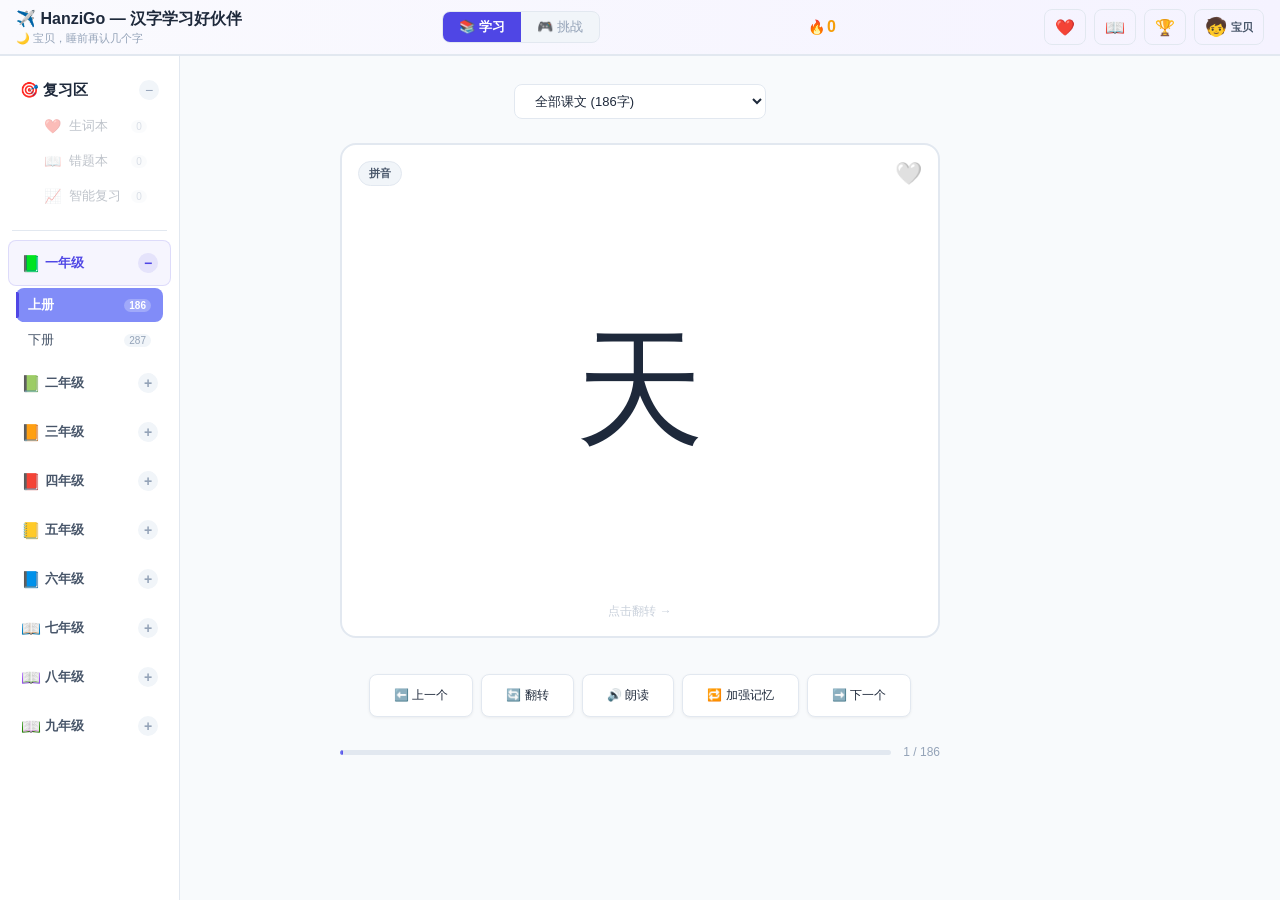
==== index.html @ 3bc353c6 "feat: cascading TTS fallback (Google → Baidu → Web Speech API) - Local server.py detected: use local" ====
<!DOCTYPE html>
<html lang="zh-CN">
<head>
<meta charset="UTF-8">
<meta name="viewport" content="width=device-width, initial-scale=1.0">
<meta http-equiv="Cache-Control" content="no-cache, no-store, must-revalidate">
<meta http-equiv="Pragma" content="no-cache">
<meta http-equiv="Expires" content="0">
<title>HanziGo — 汉字学习好伙伴</title>
<link rel="manifest" href="manifest.json">
<meta name="theme-color" content="#4f46e5">
<meta name="apple-mobile-web-app-capable" content="yes">
<meta name="apple-mobile-web-app-status-bar-style" content="default">
<meta name="apple-mobile-web-app-title" content="HanziGo">
<link rel="apple-touch-icon" href="assets/icon-192.png">
<link rel="stylesheet" href="css/style.css?v=20260730b">
</head>
<body>
<script>
// Register service worker for offline PWA support
if ('serviceWorker' in navigator) {
  navigator.serviceWorker.register('./sw.js').then(reg => {
    // Check for updates periodically
    setInterval(() => reg.update(), 60 * 60 * 1000); // hourly
  }).catch(() => {});
}
</script>

<!-- Header -->
<header>
  <div class="header-left">
    <button class="mobile-grade-picker" id="mobileGradePicker" aria-label="选择年级">
      <span class="mobile-grade-label" id="mobileGradeLabel">📕 一年级上册</span>
      <span class="mobile-grade-arrow">▼</span>
    </button>
    <div class="app-title">✈️ HanziGo — 汉字学习好伙伴</div>
    <div class="app-greeting" id="appGreeting"></div>
  </div>
  <div class="mode-tabs">
    <button class="mode-tab active" data-mode="learn">📚 学习</button>
    <button class="mode-tab" data-mode="challenge">🎮 挑战</button>
  </div>
  <div class="streak-display" id="streakDisplay" title="连续学习天数">🔥 <span id="streakNumber">0</span></div>
  <div class="header-right">
    <button id="btnFavorites" title="生词本" aria-label="生词本">❤️</button>
    <button id="btnErrorBook" title="错题本" aria-label="错题本">📖</button>
    <button id="btnBadges" title="成就墙" aria-label="成就墙">🏆</button>
    <button id="btnProfile" class="profile-btn" title="切换用户" aria-label="切换用户">
      <span class="profile-avatar" id="profileAvatar">👧</span>
      <span class="profile-name" id="profileName"></span>
    </button>
  </div>
</header>

<!-- Layout: sidebar + content -->
<div class="app-layout">
  <!-- Sidebar -->
  <aside class="sidebar" id="sidebar">
    <!-- 复习区 (collapsible, top priority) -->
    <div class="sidebar-review">
      <div class="sidebar-group-header" id="reviewGroupToggle">
        <span class="sidebar-group-header-left">🎯 复习区</span>
        <span class="sidebar-group-arrow" id="reviewArrow">−</span>
      </div>
      <div class="sidebar-group-items" id="reviewGroupItems">
        <div class="sidebar-item sidebar-subitem" data-sem="fav" data-grade="fav">
          <span class="sidebar-item-icon">❤️</span>
          <span class="sidebar-item-label">生词本</span>
          <span class="sidebar-item-count" id="favSideCount">0</span>
        </div>
        <div class="sidebar-item sidebar-subitem" data-sem="err" data-grade="err">
          <span class="sidebar-item-icon">📖</span>
          <span class="sidebar-item-label">错题本</span>
          <span class="sidebar-item-count" id="errSideCount">0</span>
        </div>
        <div class="sidebar-item sidebar-subitem" data-sem="srs" data-grade="srs">
          <span class="sidebar-item-icon">📈</span>
          <span class="sidebar-item-label">智能复习</span>
          <span class="sidebar-item-count" id="srsSideCount">0</span>
        </div>
      </div>
    </div>

    <div class="sidebar-divider"></div>

    <!-- 年级导航 (accordion — one grade expanded at a time) -->
    <div class="sidebar-grades" id="sidebarGrades">
      <div class="sidebar-grade-group" data-grade-group="1">
        <div class="sidebar-grade-header active">
          <span class="sidebar-grade-icon grade-icon-pink">📘</span>
          <span class="sidebar-grade-label">一年级</span>
          <span class="sidebar-grade-arrow">−</span>
        </div>
        <div class="sidebar-grade-children expanded">
          <div class="sidebar-item active" data-sem="1" data-grade="1">
            <span class="sidebar-item-label">上册</span>
            <span class="sidebar-item-count" data-count-for="1-1"></span>
          </div>
          <div class="sidebar-item" data-sem="2" data-grade="1">
            <span class="sidebar-item-label">下册</span>
            <span class="sidebar-item-count" data-count-for="1-2"></span>
          </div>
        </div>
      </div>
      <div class="sidebar-grade-group" data-grade-group="2">
        <div class="sidebar-grade-header">
          <span class="sidebar-grade-icon">📗</span>
          <span class="sidebar-grade-label">二年级</span>
          <span class="sidebar-grade-arrow">+</span>
        </div>
        <div class="sidebar-grade-children">
          <div class="sidebar-item" data-sem="1" data-grade="2">
            <span class="sidebar-item-label">上册</span>
            <span class="sidebar-item-count" data-count-for="2-1"></span>
          </div>
          <div class="sidebar-item" data-sem="2" data-grade="2">
            <span class="sidebar-item-label">下册</span>
            <span class="sidebar-item-count" data-count-for="2-2"></span>
          </div>
        </div>
      </div>
      <div class="sidebar-grade-group" data-grade-group="3">
        <div class="sidebar-grade-header">
          <span class="sidebar-grade-icon">📙</span>
          <span class="sidebar-grade-label">三年级</span>
          <span class="sidebar-grade-arrow">+</span>
        </div>
        <div class="sidebar-grade-children">
          <div class="sidebar-item" data-sem="1" data-grade="3">
            <span class="sidebar-item-label">上册</span>
            <span class="sidebar-item-count" data-count-for="3-1"></span>
          </div>
          <div class="sidebar-item" data-sem="2" data-grade="3">
            <span class="sidebar-item-label">下册</span>
            <span class="sidebar-item-count" data-count-for="3-2"></span>
          </div>
        </div>
      </div>
      <div class="sidebar-grade-group" data-grade-group="4">
        <div class="sidebar-grade-header">
          <span class="sidebar-grade-icon">📕</span>
          <span class="sidebar-grade-label">四年级</span>
          <span class="sidebar-grade-arrow">+</span>
        </div>
        <div class="sidebar-grade-children">
          <div class="sidebar-item" data-sem="1" data-grade="4">
            <span class="sidebar-item-label">上册</span>
            <span class="sidebar-item-count" data-count-for="4-1"></span>
          </div>
          <div class="sidebar-item" data-sem="2" data-grade="4">
            <span class="sidebar-item-label">下册</span>
            <span class="sidebar-item-count" data-count-for="4-2"></span>
          </div>
        </div>
      </div>
      <div class="sidebar-grade-group" data-grade-group="5">
        <div class="sidebar-grade-header">
          <span class="sidebar-grade-icon">📒</span>
          <span class="sidebar-grade-label">五年级</span>
          <span class="sidebar-grade-arrow">+</span>
        </div>
        <div class="sidebar-grade-children">
          <div class="sidebar-item" data-sem="1" data-grade="5">
            <span class="sidebar-item-label">上册</span>
            <span class="sidebar-item-count" data-count-for="5-1"></span>
          </div>
          <div class="sidebar-item" data-sem="2" data-grade="5">
            <span class="sidebar-item-label">下册</span>
            <span class="sidebar-item-count" data-count-for="5-2"></span>
          </div>
        </div>
      </div>
      <div class="sidebar-grade-group" data-grade-group="6">
        <div class="sidebar-grade-header">
          <span class="sidebar-grade-icon">📘</span>
          <span class="sidebar-grade-label">六年级</span>
          <span class="sidebar-grade-arrow">+</span>
        </div>
        <div class="sidebar-grade-children">
          <div class="sidebar-item" data-sem="1" data-grade="6">
            <span class="sidebar-item-label">上册</span>
            <span class="sidebar-item-count" data-count-for="6-1"></span>
          </div>
          <div class="sidebar-item" data-sem="2" data-grade="6">
            <span class="sidebar-item-label">下册</span>
            <span class="sidebar-item-count" data-count-for="6-2"></span>
          </div>
        </div>
      </div>
      <div class="sidebar-grade-group" data-grade-group="7">
        <div class="sidebar-grade-header">
          <span class="sidebar-grade-icon" style="filter:hue-rotate(200deg)">📖</span>
          <span class="sidebar-grade-label">七年级</span>
          <span class="sidebar-grade-arrow">+</span>
        </div>
        <div class="sidebar-grade-children">
          <div class="sidebar-item" data-sem="1" data-grade="7">
            <span class="sidebar-item-label">上册</span>
            <span class="sidebar-item-count" data-count-for="7-1"></span>
          </div>
          <div class="sidebar-item" data-sem="2" data-grade="7">
            <span class="sidebar-item-label">下册</span>
            <span class="sidebar-item-count" data-count-for="7-2"></span>
          </div>
        </div>
      </div>
      <div class="sidebar-grade-group" data-grade-group="8">
        <div class="sidebar-grade-header">
          <span class="sidebar-grade-icon" style="filter:hue-rotate(270deg)">📖</span>
          <span class="sidebar-grade-label">八年级</span>
          <span class="sidebar-grade-arrow">+</span>
        </div>
        <div class="sidebar-grade-children">
          <div class="sidebar-item" data-sem="1" data-grade="8">
            <span class="sidebar-item-label">上册</span>
            <span class="sidebar-item-count" data-count-for="8-1"></span>
          </div>
          <div class="sidebar-item" data-sem="2" data-grade="8">
            <span class="sidebar-item-label">下册</span>
            <span class="sidebar-item-count" data-count-for="8-2"></span>
          </div>
        </div>
      </div>
      <div class="sidebar-grade-group" data-grade-group="9">
        <div class="sidebar-grade-header">
          <span class="sidebar-grade-icon" style="filter:hue-rotate(100deg)">📖</span>
          <span class="sidebar-grade-label">九年级</span>
          <span class="sidebar-grade-arrow">+</span>
        </div>
        <div class="sidebar-grade-children">
          <div class="sidebar-item" data-sem="1" data-grade="9">
            <span class="sidebar-item-label">上册</span>
            <span class="sidebar-item-count" data-count-for="9-1"></span>
          </div>
          <div class="sidebar-item" data-sem="2" data-grade="9">
            <span class="sidebar-item-label">下册</span>
            <span class="sidebar-item-count" data-count-for="9-2"></span>
          </div>
        </div>
      </div>
    </div>
    </div>
    </div>
    </div>

    <!-- 底部固定：成就 -->
    <div class="sidebar-footer">
      <div class="sidebar-divider"></div>
      <div class="sidebar-item" id="sidebarBadges">
        <span class="sidebar-item-icon">🏆</span>
        <span class="sidebar-item-label">成就</span>
      </div>
    </div>
  </aside>

  <!-- Main content -->
  <main>
    <!-- Learning Mode -->
    <div id="learnMode">
      <div class="content-header">
        <label for="lessonFilter" class="hidden">选择课文</label>
        <select id="lessonFilter" aria-label="选择课文">
          <option value="all">全部课文</option>
        </select>
      </div>
      <div class="card-container" id="cardContainer">
        <div class="card" id="flashcard" role="button" aria-label="点击翻转卡片">
          <div class="card-face card-front">
            <button class="pinyin-toggle" id="btnPinyinToggle">拼音</button>
            <button class="fav-btn" id="favBtn">🤍</button>
            <div class="card-char char-display" id="cardChar" role="button" aria-label="点击朗读" title="点击朗读">天</div>
            <div class="card-pinyin-small hidden" id="cardPinyinSmall">tiān</div>
            <div class="card-hint">点击翻转 →</div>
          </div>
          <div class="card-face card-back">
            <div class="card-pinyin-back" id="cardPinyinBack">tiān</div>
            <div class="card-words" id="cardWords">天空 · 今天 · 蓝天</div>
            <div class="card-sentence" id="cardSentence">天在上，地在下。</div>
          </div>
        </div>
      </div>
      <div class="card-controls">
        <button id="btnPrev" aria-label="上一个">⬅️ 上一个</button>
        <button id="btnFlip" aria-label="翻转卡片">🔄 翻转</button>
        <button id="btnSpeak" aria-label="朗读">🔊 朗读</button>
        <button id="btnReinforce" aria-label="加强记忆" class="btn-reinforce">🔁 加强记忆</button>
        <button id="btnNext" aria-label="下一个">➡️ 下一个</button>
      </div>
      <div class="progress-container">
        <div class="progress-track"><div class="progress-fill" id="progressFill" style="width:2%"></div></div>
        <div class="progress-text" id="progressBar">1 / 45</div>
      </div>
    </div>

    <!-- Challenge Mode -->
    <div id="challengeMode" class="hidden">
      <div class="quiz-type-selector" id="quizTypeSelector">
        <button class="quiz-type-btn active" data-qtype="pickPinyin">字→音</button>
        <button class="quiz-type-btn" data-qtype="pickChar">音→字</button>
        <button class="quiz-type-btn" data-qtype="fillBlank">📝 填空</button>
        <button class="quiz-type-btn" data-qtype="mixed">🎲 混合</button>
        <select id="quizTimerSelect" class="quiz-timer-select">
          <option value="0">⏱️ 关</option>
          <option value="5">⏱️ 5秒</option>
          <option value="10">⏱️ 10秒</option>
          <option value="15">⏱️ 15秒</option>
        </select>
      </div>
      <div class="quiz-timer-bar hidden" id="quizTimerBar">
        <div class="quiz-timer-fill" id="quizTimerFill"></div>
      </div>
      <div class="quiz-container" id="quizActive">
        <div class="quiz-dots" id="quizDots"></div>
        <div class="quiz-stats">
          <span>📊 <span id="quizScore">0</span>分</span>
          <span>🔥 <span id="quizStreak">0</span>连对 <span id="streakFire" class="streak-fire hidden">🔥</span></span>
          <span>📝 <span id="quizProgress">1/10</span></span>
        </div>
        <div class="quiz-char char-display" id="quizChar">天</div>
        <div class="quiz-options" id="quizOptions"></div>
      </div>
      <div id="quizEnd" class="end-screen hidden">
        <div class="end-score" id="endScore">8</div>
        <div class="end-detail" id="endDetail">正确率 80%</div>
        <div class="end-msg" id="endMsg">很厉害！继续加油！💪</div>
        <div class="end-actions">
          <button class="btn-play-again" id="btnPlayAgain" onclick="try{ChallengeController.start()}catch(e){document.getElementById('endMsg').textContent='错误:'+e.message}">🔄 再来一轮</button>
          <button class="btn-play-again btn-play-again--secondary" id="btnErrorReview" onclick="try{ChallengeController.start(true)}catch(e){document.getElementById('endMsg').textContent='错误:'+e.message}">📖 错题复习</button>
        </div>
      </div>
    </div>
  </main>
</div>

<!-- Modal -->
<div class="modal-overlay" id="modalOverlay">
  <div class="modal" id="modalBox">
    <button class="modal-close" id="btnModalClose">✕</button>
    <h3 id="modalTitle">生词本</h3>
    <div id="modalContent"></div>
  </div>
</div>

<!-- Mobile Bottom Bar (hidden on desktop) -->
<nav class="mobile-bottom-bar" id="mobileBottomBar">
  <button id="mbtnPrev" aria-label="上一个">◀️</button>
  <button id="mbtnFlip" aria-label="翻转">🔄</button>
  <button id="mbtnSpeak" aria-label="朗读">🔊</button>
  <button id="mbtnFav" aria-label="收藏">❤️</button>
  <button id="mbtnNext" aria-label="下一个">▶️</button>
</nav>

<!-- Mobile Bottom Sheet (grade/lesson picker) -->
<div class="mobile-sheet-overlay hidden" id="mobileSheetOverlay">
  <div class="mobile-sheet" id="mobileSheet">
    <div class="mobile-sheet-handle"></div>
    <h3 class="mobile-sheet-title">选择年级</h3>
    <div class="mobile-sheet-content" id="mobileSheetContent">
      <!-- Populated by JS -->
    </div>
  </div>
</div>

<!-- Scripts -->
<script src="js/constants.js"></script>
<script src="js/state.js"></script>
<script src="js/data.js"></script>
<script src="js/services.js?v=6"></script>
<script src="js/ui.js"></script>
<script src="js/controllers.js?v=9"></script>
<script src="js/mobile.js"></script>
<script>
AppController.init();
MobileUI.init();
// Expose modules for testing (accessed via iframe.contentWindow)
window.State = State;
window.DataService = DataService;
window.Speech = Speech;
window.BadgeService = BadgeService;
window.FavoriteService = FavoriteService;
window.ErrorBookService = ErrorBookService;
window.StatsService = StatsService;
window.SpacedRepService = SpacedRepService;
window.LearnController = LearnController;
window.ChallengeController = ChallengeController;
window.ProfileManager = ProfileManager;
window.AppController = AppController;
window.FilterUI = FilterUI;
window.MobileUI = MobileUI;
</script>
</body>
</html>
---- css/style.css ----
/* ============================================
   Hanzi Buddy — Sidebar Layout Theme
   ============================================
   Hybrid: Quizlet clean + Duolingo warmth
   Layout: Fixed header + sidebar + content
   ============================================ */

/* === 1. Design Tokens === */
:root {
  /* Spacing scale (4px base) */
  --space-1:4px; --space-2:8px; --space-3:12px; --space-4:16px;
  --space-5:24px; --space-6:32px; --space-7:48px;
  /* Aliases for brevity in component styles */
  --s1:var(--space-1);--s2:var(--space-2);--s3:var(--space-3);--s4:var(--space-4);
  --s5:var(--space-5);--s6:var(--space-6);--s7:var(--space-7);
  --primary:#4f46e5;--primary-light:#818cf8;--primary-dark:#3730a3;
  --success:#10b981;--success-glow:rgba(16,185,129,.3);
  --error:#ef4444;--error-glow:rgba(239,68,68,.3);
  --warning:#f59e0b;
  --bg:#f8fafc;--card:#fff;--text:#1e293b;--text-secondary:#475569;--text-muted:#94a3b8;
  --border:#e2e8f0;--border-light:#f1f5f9;
  --shadow-sm:0 1px 3px rgba(0,0,0,.06);--shadow-md:0 4px 12px rgba(0,0,0,.08);
  --shadow-lg:0 12px 36px rgba(0,0,0,.12);
  --radius-sm:8px;--radius-md:12px;--radius-lg:16px;--radius-full:9999px;
  --ease-out:cubic-bezier(.16,1,.3,1);--ease-bounce:cubic-bezier(.34,1.56,.64,1);
  --duration-fast:150ms;--duration-normal:300ms;
  --font-sans:-apple-system,'PingFang SC','Microsoft YaHei',sans-serif;
  --font-char:KaiTi,STKaiti,'楷体',serif;
  --sidebar-width:180px;--header-height:56px;
}
*{margin:0;padding:0;box-sizing:border-box}
body{font-family:var(--font-sans);background:var(--bg);color:var(--text);min-height:100vh;overflow-x:hidden}
.char-display{font-family:var(--font-char)}
.hidden{display:none!important}

/* Focus-visible for keyboard accessibility */
:focus-visible{outline:2px solid var(--primary);outline-offset:2px;border-radius:var(--radius-sm)}

/* === 2. Header === */
header{
  position:fixed;top:0;left:0;right:0;height:var(--header-height);
  background:linear-gradient(to right, #fafafe, #f5f3ff);
  border-bottom:2px solid var(--border);
  display:flex;align-items:center;justify-content:space-between;
  padding:0 var(--s4);z-index:100;
}
.app-title{font-size:16px;font-weight:700;color:var(--text);white-space:nowrap;overflow:hidden;text-overflow:ellipsis}
.header-left{display:flex;flex-direction:column;gap:1px;min-width:0;flex-shrink:1;overflow:hidden}
.app-greeting{font-size:11px;color:var(--text-muted);font-weight:400}
.mode-tabs{display:flex;background:var(--border-light);border-radius:var(--radius-sm);overflow:hidden;border:1px solid var(--border);position:relative;z-index:5}
.mode-tab{padding:6px 16px;border:none;background:transparent;color:var(--text-muted);cursor:pointer;font-size:13px;font-weight:500;transition:all var(--duration-fast) ease}
.mode-tab:hover{background:var(--border);color:var(--text)}
.mode-tab.active{background:var(--primary);color:#fff;font-weight:600}
.mode-tab.active:hover{background:var(--primary-dark)}
.profile-btn{background:none;border:1px solid var(--border);border-radius:var(--radius-full);padding:4px 10px;font-size:14px;cursor:pointer;display:flex;align-items:center;gap:4px;height:32px}
.streak-display{display:flex;align-items:center;gap:2px;font-size:14px;font-weight:700;color:var(--warning);padding:0 var(--s2);flex-shrink:0}
#streakNumber{font-size:16px}
.profile-avatar{font-size:18px}
.profile-name{font-size:11px;font-weight:600;color:var(--text-secondary);max-width:48px;overflow:hidden;text-overflow:ellipsis;white-space:nowrap}
.header-right{display:flex;gap:var(--s2);align-items:center}
.header-right button{background:none;border:1px solid var(--border);border-radius:var(--radius-sm);padding:6px 10px;font-size:16px;cursor:pointer;transition:all var(--duration-fast) ease;min-width:36px;min-height:36px;display:flex;align-items:center;justify-content:center}
.header-right button:hover{background:var(--border-light);transform:translateY(-1px)}
.header-right button:active{transform:scale(.95)}

/* === 3. Layout === */
.app-layout{
  display:flex;position:fixed;
  top:var(--header-height);left:0;right:0;bottom:0;
  overflow:hidden;
}

/* === 4. Sidebar === */
.sidebar{
  width:var(--sidebar-width);background:#fff;border-right:1px solid var(--border);
  display:flex;flex-direction:column;overflow-y:auto;padding:var(--s2) 0;
  scrollbar-width:thin;scrollbar-color:var(--border) transparent;
}
.sidebar::-webkit-scrollbar{width:3px}
.sidebar::-webkit-scrollbar-track{background:transparent}
.sidebar::-webkit-scrollbar-thumb{background:var(--border);border-radius:var(--radius-full)}

/* Review group (collapsible) */
.sidebar-review{padding:var(--s2) var(--s3)}
.sidebar-group-header{
  display:flex;align-items:center;gap:var(--s2);
  padding:var(--s2) var(--s2);border-radius:var(--radius-sm);
  cursor:pointer;user-select:none;transition:background var(--duration-fast) ease;
}
.sidebar-group-header:hover{background:var(--border-light)}
.sidebar-group-header-left{font-size:15px;font-weight:600;color:var(--text)}
.sidebar-group-badge{
  background:var(--primary);color:#fff;font-size:10px;font-weight:700;
  padding:1px 6px;border-radius:var(--radius-full);min-width:18px;text-align:center;
}
.sidebar-group-badge:empty,.sidebar-group-badge[data-count="0"]{display:none}
.sidebar-group-arrow{
  font-size:14px;color:var(--text-muted);margin-left:auto;
  width:20px;height:20px;
  display:flex;align-items:center;justify-content:center;
  border-radius:50%;background:var(--border-light);
  transition:all var(--duration-fast) ease;
}
.sidebar-group-header:hover .sidebar-group-arrow{background:var(--border);color:var(--text)}
.sidebar-group-header.collapsed .sidebar-group-arrow{}
.sidebar-group-items{overflow:hidden;transition:max-height var(--duration-normal) var(--ease-out);max-height:200px}
.sidebar-group-items.collapsed{max-height:0}

/* Sidebar items */
.sidebar-item{
  display:flex;align-items:center;gap:var(--s2);
  padding:var(--s2) var(--s3);margin:1px var(--s2);
  border-radius:var(--radius-sm);
  font-size:13px;font-weight:500;color:var(--text-secondary);
  cursor:pointer;transition:all var(--duration-fast) ease;
  white-space:nowrap;user-select:none;position:relative;
}
.sidebar-item:hover{background:var(--border-light);color:var(--text)}
.sidebar-item:active{transform:scale(.97)}
.sidebar-item.active{background:var(--primary-light);color:#fff;font-weight:600}
.sidebar-item.active::before{
  content:'';position:absolute;left:0;top:4px;bottom:4px;width:3px;
  background:var(--primary);border-radius:0 2px 2px 0;
}
.sidebar-item.disabled{opacity:.35;cursor:not-allowed;pointer-events:none}
.sidebar-subitem{padding-left:var(--s5)}
.sidebar-item-icon{font-size:14px;flex-shrink:0}
.sidebar-item-label{flex:1;overflow:hidden;text-overflow:ellipsis}
.sidebar-item-count{
  font-size:10px;color:var(--text-muted);background:var(--border-light);
  padding:1px 5px;border-radius:var(--radius-full);min-width:16px;text-align:center;
}
.sidebar-item.active .sidebar-item-count{background:rgba(255,255,255,.25);color:#fff}

/* Grade groups (accordion) */
.sidebar-grades{flex:1;overflow-y:auto;padding:0 var(--s2)}
.sidebar-grade-group{margin-bottom:2px}
.sidebar-grade-header{
  display:flex;align-items:center;
  padding:var(--s3) var(--s3);margin:1px 0;
  border-radius:var(--radius-sm);
  font-size:13px;font-weight:600;color:var(--text-secondary);
  cursor:pointer;user-select:none;transition:all var(--duration-fast) ease;
  border:1px solid transparent;
}
.sidebar-grade-header:hover{background:var(--border-light);color:var(--text);border-color:var(--border)}
.sidebar-grade-header.active{color:var(--primary);background:rgba(79,70,229,.05);border-color:rgba(79,70,229,.15)}
.sidebar-grade-icon{font-size:16px;margin-right:var(--s1);flex-shrink:0}
.grade-icon-pink{filter:hue-rotate(300deg) saturate(1.8) brightness(1.1)}
.sidebar-grade-label{flex:1}
.sidebar-grade-arrow{
  font-size:14px;color:var(--text-muted);
  transition:transform var(--duration-fast) ease;
  width:20px;height:20px;
  display:flex;align-items:center;justify-content:center;
  border-radius:50%;background:var(--border-light);
}
.sidebar-grade-header:hover .sidebar-grade-arrow{background:var(--border);color:var(--text)}
.sidebar-grade-header.active .sidebar-grade-arrow{background:rgba(79,70,229,.1);color:var(--primary)}
.sidebar-grade-children{
  overflow:hidden;max-height:0;
  transition:max-height var(--duration-normal) var(--ease-out);
}
.sidebar-grade-children.expanded{max-height:120px}

/* Divider */
.sidebar-divider{height:1px;background:var(--border);margin:var(--s2) var(--s3)}

/* Footer (fixed at bottom) */
.sidebar-footer{margin-top:auto;padding:var(--s1) 0}
.sidebar-footer .sidebar-item{color:var(--text-muted)}
.sidebar-footer .sidebar-item:hover{color:var(--primary)}

/* === 5. Main Content === */
main{
  flex:1;min-width:0;overflow-y:auto;overflow-x:hidden;padding:var(--s4);
  display:flex;flex-direction:column;align-items:center;justify-content:flex-start;
}
#learnMode,#challengeMode{
  display:flex;flex-direction:column;align-items:center;width:100%;
  max-width:600px;flex:1;
}
.content-header{margin-bottom:var(--s3);width:100%;text-align:center;position:relative;z-index:1}
.content-header select{
  padding:var(--s2) var(--s4);border-radius:var(--radius-sm);
  border:1px solid var(--border);font-size:13px;font-weight:500;
  color:var(--text);background:#fff;cursor:pointer;min-width:200px;
  position:relative;z-index:2;
}
.content-header select:focus{outline:none;border-color:var(--primary)}

/* === 6. Flash Card (Quizlet style) === */
.card-container{perspective:1200px;margin:var(--s3) 0;width:100%;position:relative;z-index:0}
.card{
  position:relative;width:100%;height:55vh;max-height:500px;min-height:280px;
  transition:transform .2s ease;
  -webkit-transform-style:preserve-3d;transform-style:preserve-3d;cursor:pointer;
}
.card.flipped{transform:rotateY(180deg)}
.card.flipped .card-front{visibility:hidden}
.card-face{
  position:absolute;inset:0;
  -webkit-backface-visibility:hidden;backface-visibility:hidden;
  border-radius:var(--radius-lg);background:#fff;
  border:2px solid var(--border);
  display:flex;flex-direction:column;align-items:center;justify-content:center;
  padding:var(--s6);overflow:hidden;
  transition:border-color var(--duration-fast) ease, box-shadow var(--duration-fast) ease;
}
.card-face:hover{border-color:#cbd5e1;box-shadow:0 4px 20px rgba(0,0,0,.06)}
.card-front{z-index:1}
.card-back{transform:rotateY(180deg);z-index:2}
.card-char{font-size:clamp(80px, 12vw, 128px);line-height:1.1;color:var(--text);position:relative;z-index:1}
.card-pinyin-small{font-size:16px;color:var(--primary);margin-top:var(--s2);font-weight:600;z-index:1}
.card-pinyin-back{font-size:36px;color:var(--primary);font-weight:800;margin-bottom:var(--s5)}
.card-words{font-size:20px;color:var(--text-secondary);margin-bottom:var(--s5);font-weight:600}
.card-sentence{font-size:17px;color:var(--primary-dark);text-align:center;line-height:1.7;max-width:380px;font-weight:500}
.fav-btn{position:absolute;top:var(--s4);right:var(--s4);font-size:22px;background:none;border:none;cursor:pointer;z-index:2;transition:transform var(--duration-fast) var(--ease-bounce)}
.fav-btn:active{transform:scale(1.3)}
.pinyin-toggle{position:absolute;top:var(--s4);left:var(--s4);font-size:11px;background:var(--border-light);color:var(--text-secondary);border:1px solid var(--border);padding:4px 10px;border-radius:var(--radius-full);cursor:pointer;z-index:2;font-weight:600}
.pinyin-toggle:hover{background:var(--border);color:var(--text)}
.card-hint{position:absolute;bottom:var(--s4);font-size:12px;color:var(--text-muted);opacity:.5;pointer-events:none}

/* === 7. Card Controls === */
.card-controls{
  display:flex;gap:var(--s2);justify-content:center;align-items:center;
  margin:var(--s5) 0 var(--s4);
  width:100%;position:relative;z-index:10;
}
.card-controls button{
  padding:var(--s2) var(--s3);border-radius:var(--radius-sm);border:1px solid var(--border);
  background:#fff;color:var(--text);font-size:12px;cursor:pointer;
  min-height:40px;display:inline-flex;align-items:center;justify-content:center;gap:4px;
  white-space:nowrap;flex-shrink:0;
  box-shadow:var(--shadow-sm);transition:all var(--duration-fast) ease;
}
.card-controls button:hover{box-shadow:var(--shadow-md);transform:translateY(-1px)}
.card-controls button:active{transform:translateY(0) scale(.96)}
.card-controls .btn-shuffle.active{background:var(--primary);color:#fff;border-color:var(--primary)}
.card-controls .btn-reinforce.active{background:var(--primary);color:#fff;border-color:var(--primary)}

/* === 8. Progress === */
.progress-container{display:flex;align-items:center;gap:var(--s3);width:100%;margin-top:var(--s3);flex-shrink:0}
.progress-track{flex:1;height:5px;background:var(--border);border-radius:var(--radius-full);overflow:hidden}
.progress-fill{height:100%;background:linear-gradient(90deg,var(--primary-light),var(--primary));border-radius:var(--radius-full);transition:width var(--duration-normal) var(--ease-out)}
.progress-text{font-size:12px;color:var(--text-muted);font-weight:500;white-space:nowrap}

/* === 9. Quiz === */
.quiz-container{text-align:center;width:100%;position:relative;z-index:5}
.quiz-char{font-size:72px;margin:var(--s4) 0;color:var(--text)}
.quiz-options{display:grid;grid-template-columns:1fr 1fr;gap:var(--s3);margin:var(--s4) 0}
.quiz-option{
  padding:var(--s3) var(--s4);border-radius:var(--radius-sm);border:1px solid var(--border);
  background:#fff;font-size:18px;cursor:pointer;transition:all var(--duration-fast) ease;
  min-height:44px;font-weight:500;box-shadow:var(--shadow-sm);
  display:flex;align-items:center;justify-content:center;
}
.quiz-option:hover{border-color:var(--primary-light);transform:translateY(-1px);box-shadow:var(--shadow-md)}
.quiz-option.correct{background:#dcfce7;border-color:var(--success);color:#166534;box-shadow:0 0 0 2px var(--success-glow);animation:correctPulse .4s var(--ease-bounce)}
.quiz-option-char{font-family:var(--font-char);font-size:28px}
.quiz-option.wrong{background:#fef2f2;border-color:var(--error);color:#991b1b;box-shadow:0 0 0 2px var(--error-glow);animation:shake .4s ease}
.quiz-option.disabled{pointer-events:none;opacity:.8}
@keyframes correctPulse{0%{transform:scale(1)}50%{transform:scale(1.03)}100%{transform:scale(1)}}
@keyframes shake{0%,100%{transform:translateX(0)}20%{transform:translateX(-3px)}40%{transform:translateX(3px)}60%{transform:translateX(-2px)}80%{transform:translateX(2px)}}
.quiz-stats{display:flex;justify-content:space-around;margin:var(--s3) 0;font-size:18px;font-weight:600;color:var(--text-secondary)}
.quiz-stats span{display:flex;align-items:center;gap:4px}
.streak-fire{font-size:20px;animation:fireAnim .5s ease infinite alternate}
@keyframes fireAnim{from{transform:scale(1) rotate(-2deg)}to{transform:scale(1.15) rotate(2deg)}}
.quiz-dots{display:flex;justify-content:center;gap:5px;margin-bottom:var(--s3)}
.quiz-dot{width:8px;height:8px;border-radius:50%;background:var(--border);transition:all var(--duration-fast) ease}
.quiz-dot.current{background:var(--primary);transform:scale(1.3)}
.quiz-dot.correct{background:var(--success)}
.quiz-dot.wrong{background:var(--error)}
.score-bounce{animation:scorePop .3s var(--ease-bounce)}
@keyframes scorePop{0%{transform:scale(1)}50%{transform:scale(1.4)}100%{transform:scale(1)}}

/* === 10. End Screen === */
.end-screen{text-align:center;padding:var(--s6) var(--s5);position:relative;z-index:10}
.end-score{font-size:56px;font-weight:800;background:linear-gradient(135deg,var(--primary),var(--primary-light));-webkit-background-clip:text;-webkit-text-fill-color:transparent;background-clip:text}
.end-msg{font-size:18px;margin:var(--s3) 0;color:var(--text);font-weight:600}
.end-detail{font-size:13px;color:var(--text-muted);margin-bottom:var(--s4)}
.end-actions{display:flex;flex-direction:column;gap:var(--s3);align-items:center;margin-top:var(--s4);position:relative;z-index:11}
.btn-play-again{padding:var(--s3) var(--s6);border-radius:var(--radius-sm);border:none;background:var(--primary);color:#fff;font-size:15px;font-weight:600;cursor:pointer;min-width:180px;transition:all var(--duration-fast) ease}
.btn-play-again:hover{transform:translateY(-1px);box-shadow:var(--shadow-md)}
.btn-play-again:active{transform:scale(.97)}
.btn-play-again--secondary{background:transparent;color:var(--warning);border:2px solid var(--warning)}
.btn-play-again--secondary:hover{background:var(--warning);color:#fff}

/* === 11. Modal === */
.modal-overlay{display:none;position:fixed;inset:0;background:rgba(15,23,42,.6);backdrop-filter:blur(4px);z-index:200;align-items:center;justify-content:center;padding:var(--s4)}
.modal-overlay.show{display:flex}
.modal{background:var(--card);border-radius:var(--radius-lg);padding:var(--s5);max-width:380px;width:100%;max-height:80vh;overflow-y:auto;box-shadow:var(--shadow-lg);animation:slideUp var(--duration-normal) var(--ease-out)}
@keyframes slideUp{from{transform:translateY(20px);opacity:0}to{transform:translateY(0);opacity:1}}
.modal h3{margin-bottom:var(--s4);font-size:17px;font-weight:700}
.modal-close{float:right;background:var(--border-light);border:none;font-size:14px;cursor:pointer;width:26px;height:26px;border-radius:var(--radius-full);display:flex;align-items:center;justify-content:center}
.modal-close:hover{background:var(--border)}
.modal-item{display:flex;align-items:center;justify-content:space-between;padding:var(--s2) 0;border-bottom:1px solid var(--border-light)}
.modal-item .char-display{font-size:22px}
.modal-item button{background:none;border:none;color:var(--text-muted);cursor:pointer;font-size:14px}

/* === 12. Badge Popup === */
.badge-popup{position:fixed;top:50%;left:50%;transform:translate(-50%,-50%);background:var(--card);border-radius:var(--radius-lg);padding:var(--s6);text-align:center;z-index:300;box-shadow:var(--shadow-lg);animation:badgePop .5s var(--ease-bounce)}
@keyframes badgePop{from{transform:translate(-50%,-50%) scale(0)}to{transform:translate(-50%,-50%) scale(1)}}
.badge-popup .emoji{font-size:56px}
.badge-popup h3{margin:var(--s2) 0;font-size:18px}
.badge-popup p{color:var(--text-muted);font-size:13px}

/* === 13. Profile === */
.profile-picker{position:fixed;inset:0;background:rgba(15,23,42,.7);backdrop-filter:blur(4px);z-index:250;display:flex;align-items:center;justify-content:center;padding:var(--s4)}
.profile-picker.hidden{display:none}
.profile-panel{background:var(--card);border-radius:var(--radius-lg);padding:var(--s6);padding-top:48px;max-width:340px;width:100%;text-align:center;box-shadow:var(--shadow-lg);animation:slideUp var(--duration-normal) var(--ease-out);position:relative;overflow:visible}
.profile-panel-close{position:absolute;top:12px;right:12px;background:#f1f5f9;border:none;width:32px;height:32px;border-radius:50%;font-size:16px;cursor:pointer;display:flex;align-items:center;justify-content:center;color:#64748b;z-index:10}
.profile-panel-close:hover{background:#e2e8f0;color:#1e293b}
.profile-panel h3{font-size:18px;margin-bottom:var(--s5)}
.profile-list{display:flex;flex-wrap:wrap;gap:var(--s3);justify-content:center;margin-bottom:var(--s5)}
.profile-item{display:flex;flex-direction:column;align-items:center;gap:var(--s1);padding:var(--s3);border-radius:var(--radius-md);border:2px solid var(--border);cursor:pointer;transition:all var(--duration-fast) ease;min-width:72px;position:relative}
.profile-item:hover{border-color:var(--primary-light);transform:translateY(-2px)}
.profile-item.active{border-color:var(--primary);background:#eff6ff}
.profile-item .avatar{font-size:32px}
.profile-item .name{font-size:12px;font-weight:600}
.profile-item .edit-icon{font-size:10px;opacity:.3;position:absolute;top:3px;right:3px}
.profile-item:hover .edit-icon{opacity:.7}
.profile-add{border-style:dashed;border-color:var(--text-muted);color:var(--text-muted)}
.profile-add:hover{border-color:var(--primary);color:var(--primary)}
.add-profile-form{margin-top:var(--s4);padding-top:var(--s4);border-top:1px solid var(--border-light)}
.add-profile-form input{width:100%;padding:var(--s3);border:2px solid var(--border);border-radius:var(--radius-sm);font-size:15px;margin-bottom:var(--s3);text-align:center}
.add-profile-form input:focus{outline:none;border-color:var(--primary)}
.avatar-picker{display:flex;gap:var(--s2);justify-content:center;flex-wrap:wrap;margin-bottom:var(--s3)}
.avatar-picker button{font-size:24px;padding:var(--s1);border:2px solid var(--border);border-radius:var(--radius-sm);background:var(--card);cursor:pointer}
.avatar-picker button.selected{border-color:var(--primary);background:#eff6ff}
.add-profile-form .btn-confirm{padding:var(--s2) var(--s5);border-radius:var(--radius-sm);border:none;background:var(--primary);color:#fff;font-size:14px;font-weight:600;cursor:pointer}

/* === 14. Utility Classes === */
.btn-modal-action{padding:10px 16px;border-radius:var(--radius-sm);border:none;color:#fff;font-size:14px;font-weight:600;cursor:pointer;transition:opacity var(--duration-fast) ease}
.btn-modal-action:hover{opacity:.9}
.btn-modal-action--primary{background:var(--primary)}
.btn-modal-action--warning{background:var(--warning)}

/* === 15. Responsive === */

/* === 15a. Mobile Grade Picker (hidden on desktop) === */
.mobile-grade-picker{
  display:none;align-items:center;gap:var(--s1);
  background:var(--border-light);border:1px solid var(--border);
  border-radius:var(--radius-sm);padding:4px 10px;
  font-size:13px;font-weight:600;color:var(--text);cursor:pointer;
  transition:all var(--duration-fast) ease;
}
.mobile-grade-picker:hover{background:var(--border)}
.mobile-grade-label{white-space:nowrap}
.mobile-grade-arrow{font-size:10px;color:var(--text-muted)}

/* === 15b. Mobile Bottom Bar === */
.mobile-bottom-bar{
  display:none;position:fixed;bottom:0;left:0;right:0;
  height:56px;background:#fff;border-top:1px solid var(--border);
  justify-content:space-around;align-items:center;
  z-index:150;padding:0 var(--s2);
  padding-bottom:env(safe-area-inset-bottom, 0);
}
.mobile-bottom-bar button{
  flex:1;display:flex;align-items:center;justify-content:center;
  background:none;border:none;font-size:22px;cursor:pointer;
  min-height:44px;min-width:44px;border-radius:var(--radius-sm);
  transition:background var(--duration-fast) ease;
}
.mobile-bottom-bar button:hover{background:var(--border-light)}
.mobile-bottom-bar button:active{background:var(--border);transform:scale(.9)}

/* === 15c. Mobile Bottom Sheet === */
.mobile-sheet-overlay{
  position:fixed;inset:0;background:rgba(15,23,42,.5);
  z-index:300;display:flex;align-items:flex-end;justify-content:center;
  transition:opacity var(--duration-normal) ease;
}
.mobile-sheet-overlay.hidden{display:none}
.mobile-sheet{
  background:#fff;border-radius:var(--radius-lg) var(--radius-lg) 0 0;
  width:100%;max-width:480px;max-height:65vh;
  padding:var(--s3) var(--s4) var(--s5);
  overflow-y:auto;animation:sheetUp var(--duration-normal) var(--ease-out);
}
@keyframes sheetUp{from{transform:translateY(100%)}to{transform:translateY(0)}}
.mobile-sheet-handle{
  width:36px;height:4px;background:var(--border);border-radius:var(--radius-full);
  margin:0 auto var(--s3);
}
.mobile-sheet-title{font-size:16px;font-weight:700;margin-bottom:var(--s3);text-align:center}
.mobile-sheet-content{display:flex;flex-direction:column;gap:var(--s1)}
.mobile-sheet-item{
  display:flex;align-items:center;gap:var(--s3);
  padding:var(--s3) var(--s4);border-radius:var(--radius-sm);
  font-size:15px;font-weight:500;color:var(--text);
  cursor:pointer;transition:background var(--duration-fast) ease;
  border:1px solid transparent;
}
.mobile-sheet-item:hover{background:var(--border-light)}
.mobile-sheet-item:active{background:var(--border)}
.mobile-sheet-item.active{background:rgba(79,70,229,.06);border-color:rgba(79,70,229,.2);color:var(--primary);font-weight:600}
.mobile-sheet-item-icon{font-size:18px;flex-shrink:0}
.mobile-sheet-item-label{flex:1}
.mobile-sheet-item-count{font-size:12px;color:var(--text-muted);background:var(--border-light);padding:2px 8px;border-radius:var(--radius-full)}
.mobile-sheet-divider{height:1px;background:var(--border);margin:var(--s2) 0}

/* Mobile phones — hide sidebar, full-width content */
@media(max-width:768px){
  :root{--sidebar-width:0px;--header-height:48px}
  .sidebar{display:none}
  .app-title{display:none}
  .app-greeting{display:none}

  /* Show mobile-only elements */
  .mobile-grade-picker{display:flex}
  .mobile-bottom-bar{display:flex}

  /* Header adjustments */
  header{padding:0 var(--s3)}
  .header-left{flex-direction:row;align-items:center;gap:var(--s2)}
  .mode-tab{padding:5px 12px;font-size:12px}
  .profile-name{display:none}
  .header-right button{min-width:32px;min-height:32px;padding:4px 6px;font-size:14px}
  .header-right{gap:4px}
  .streak-display{padding:0 var(--s1);font-size:12px}
  #streakNumber{font-size:13px}

  /* Hide desktop-only header buttons (moved to bottom bar / sheet) */
  #btnFavorites,#btnErrorBook,#btnBadges{display:none}

  /* Main content takes full width, account for bottom bar */
  main{padding:var(--s3);padding-bottom:72px;overflow-x:hidden;width:100%}
  #learnMode,#challengeMode{max-width:100%;width:100%}

  /* Card — large and centered */
  .card-container{width:100%;max-width:100%;box-sizing:border-box}
  .card{min-height:220px;height:45vh;max-height:360px;width:100%;box-sizing:border-box}
  .card-face{padding:var(--s5);word-break:break-word}
  .card-char{font-size:clamp(64px, 16vw, 108px)}
  .card-pinyin-small{font-size:14px}
  .card-pinyin-back{font-size:30px;margin-bottom:var(--s3)}
  .card-words{font-size:18px;margin-bottom:var(--s3)}
  .card-sentence{font-size:16px;max-width:100%;line-height:1.6}
  .card-hint{font-size:11px}

  /* Hide desktop card controls (replaced by bottom bar) */
  .card-controls{display:none}

  /* Content header */
  .content-header select{min-width:140px;font-size:13px;max-width:100%;width:100%}

  /* Quiz */
  .quiz-container{max-width:100%;width:100%}
  .quiz-options{grid-template-columns:1fr 1fr}
  .quiz-char{font-size:60px;margin:var(--s3) 0}
  .quiz-stats{font-size:14px}
  .quiz-type-selector{gap:var(--s1);margin-bottom:var(--s2);flex-wrap:wrap}
  .quiz-type-btn{padding:var(--s1) var(--s2);font-size:11px}
  .quiz-timer-select{font-size:11px;padding:var(--s1) var(--s2)}

  /* Progress */
  .progress-container{margin-top:var(--s3)}
  .progress-text{font-size:12px}

  /* End screen */
  .end-screen{padding:var(--s4) var(--s3)}
  .end-score{font-size:48px}
}

/* Very small phones (iPhone SE, etc.) */
@media(max-width:380px){
  :root{--header-height:44px}
  .mobile-grade-picker{padding:3px 8px;font-size:12px}
  .mode-tab{padding:4px 8px;font-size:11px}
  .header-right button{min-width:28px;min-height:28px;padding:3px 5px;font-size:13px}
  .header-right{gap:3px}
  main{padding:var(--s2);padding-bottom:68px}
  .card{min-height:180px;height:38vh;max-height:280px}
  .card-face{padding:var(--s3)}
  .card-char{font-size:clamp(52px, 14vw, 80px)}
  .quiz-options{grid-template-columns:1fr}
  .quiz-char{font-size:48px}
  .mobile-bottom-bar{height:50px}
  .mobile-bottom-bar button{font-size:20px}
}

@media(min-width:768px){
  .card{max-height:500px}
  .card-pinyin-back{font-size:32px}
  .quiz-options{max-width:480px;margin-left:auto;margin-right:auto}
  .card-controls button{padding:var(--s3) var(--s5)}
}
@media(min-width:1024px){
  main{padding:var(--s5) var(--s7)}
  .card{max-width:600px}
  .quiz-container{max-width:600px}
}

/* Quiz type selector */
.quiz-type-selector{display:flex;justify-content:center;gap:var(--s2);margin-bottom:var(--s4);position:relative;z-index:5}
.quiz-type-btn{
  padding:var(--s2) var(--s4);border-radius:var(--radius-sm);
  border:1px solid var(--border);background:#fff;
  font-size:13px;font-weight:600;cursor:pointer;
  transition:all var(--duration-fast) ease;color:var(--text-secondary);
  box-shadow:var(--shadow-sm);
}
.quiz-type-btn:hover{border-color:var(--primary-light);color:var(--primary);transform:translateY(-1px);box-shadow:var(--shadow-md)}
.quiz-type-btn.active{background:#eff0ff;color:var(--primary);border-color:var(--border);font-weight:700}

/* Quiz count selector (same style as type selector) */
  padding:var(--s2) var(--s3);border-radius:var(--radius-sm);
  border:1px solid var(--border);background:#fff;
  font-size:13px;font-weight:600;cursor:pointer;
  color:var(--text-secondary);box-shadow:var(--shadow-sm);
}

/* Quiz timer */
.quiz-timer-select{
  padding:var(--s2) var(--s3);border-radius:var(--radius-sm);
  border:1px solid var(--border);background:#fff;
  font-size:13px;font-weight:600;cursor:pointer;color:var(--text-secondary);
  box-shadow:var(--shadow-sm);
}
.quiz-timer-select:focus{outline:none;border-color:var(--primary)}
.quiz-timer-bar{width:100%;height:4px;background:var(--border);border-radius:var(--radius-full);margin-bottom:var(--s3);overflow:hidden;pointer-events:none}
.quiz-timer-fill{height:100%;background:linear-gradient(90deg,var(--success),var(--warning),var(--error));border-radius:var(--radius-full);width:100%;transition:width linear;pointer-events:none}
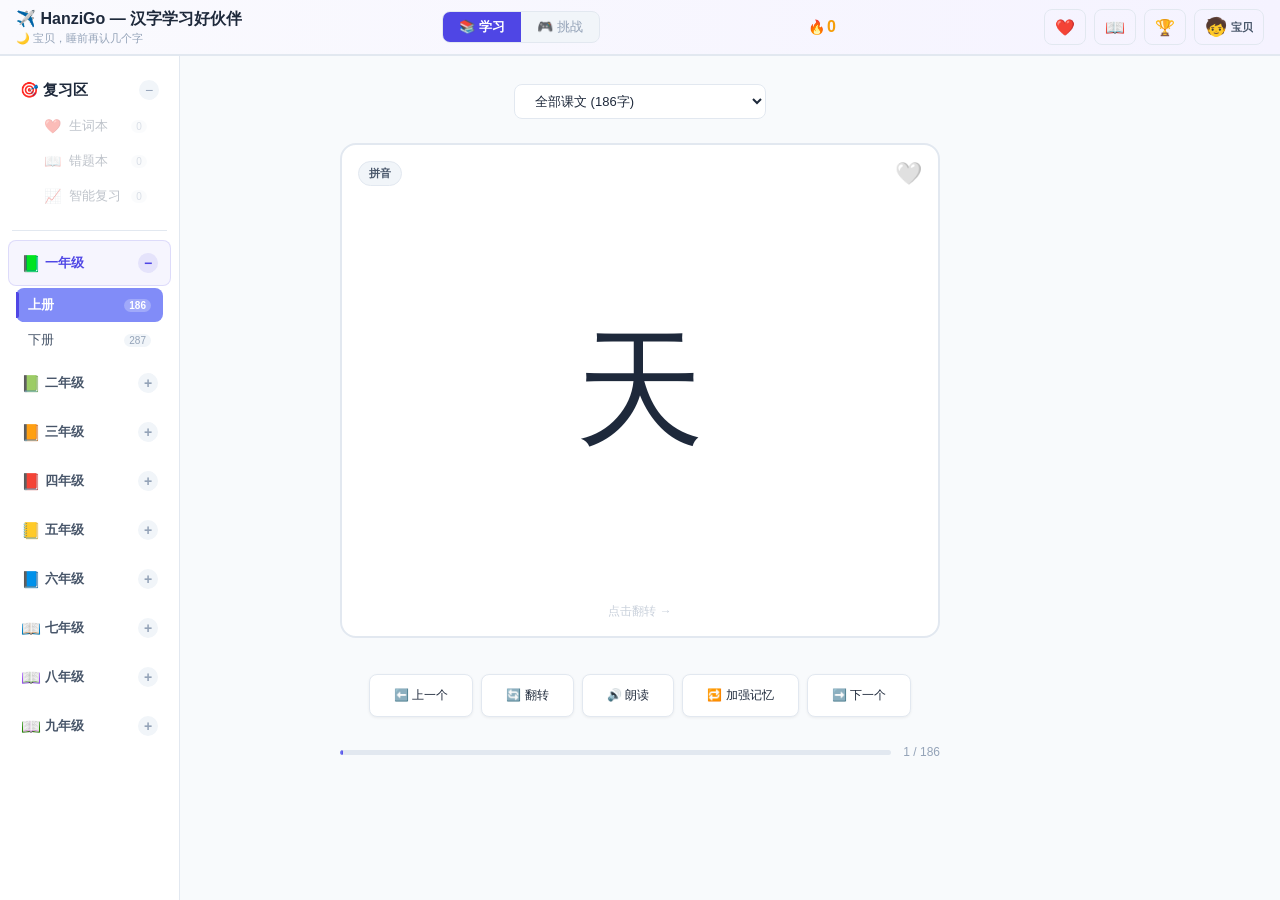
==== commit 22a6052b: "fix: replace duplicate fav with 加强记忆 in mobile bottom bar Favorite is already on the card (heart but" ====
--- a/index.html
+++ b/index.html
@@ -346,7 +346,7 @@
   <button id="mbtnPrev" aria-label="上一个">◀️</button>
   <button id="mbtnFlip" aria-label="翻转">🔄</button>
   <button id="mbtnSpeak" aria-label="朗读">🔊</button>
-  <button id="mbtnFav" aria-label="收藏">❤️</button>
+  <button id="mbtnReinforce" aria-label="加强记忆">🔁</button>
   <button id="mbtnNext" aria-label="下一个">▶️</button>
 </nav>
 
@@ -365,7 +365,7 @@
 <script src="js/constants.js"></script>
 <script src="js/state.js"></script>
 <script src="js/data.js"></script>
-<script src="js/services.js?v=6"></script>
+<script src="js/services.js?v=7"></script>
 <script src="js/ui.js"></script>
 <script src="js/controllers.js?v=9"></script>
 <script src="js/mobile.js"></script>
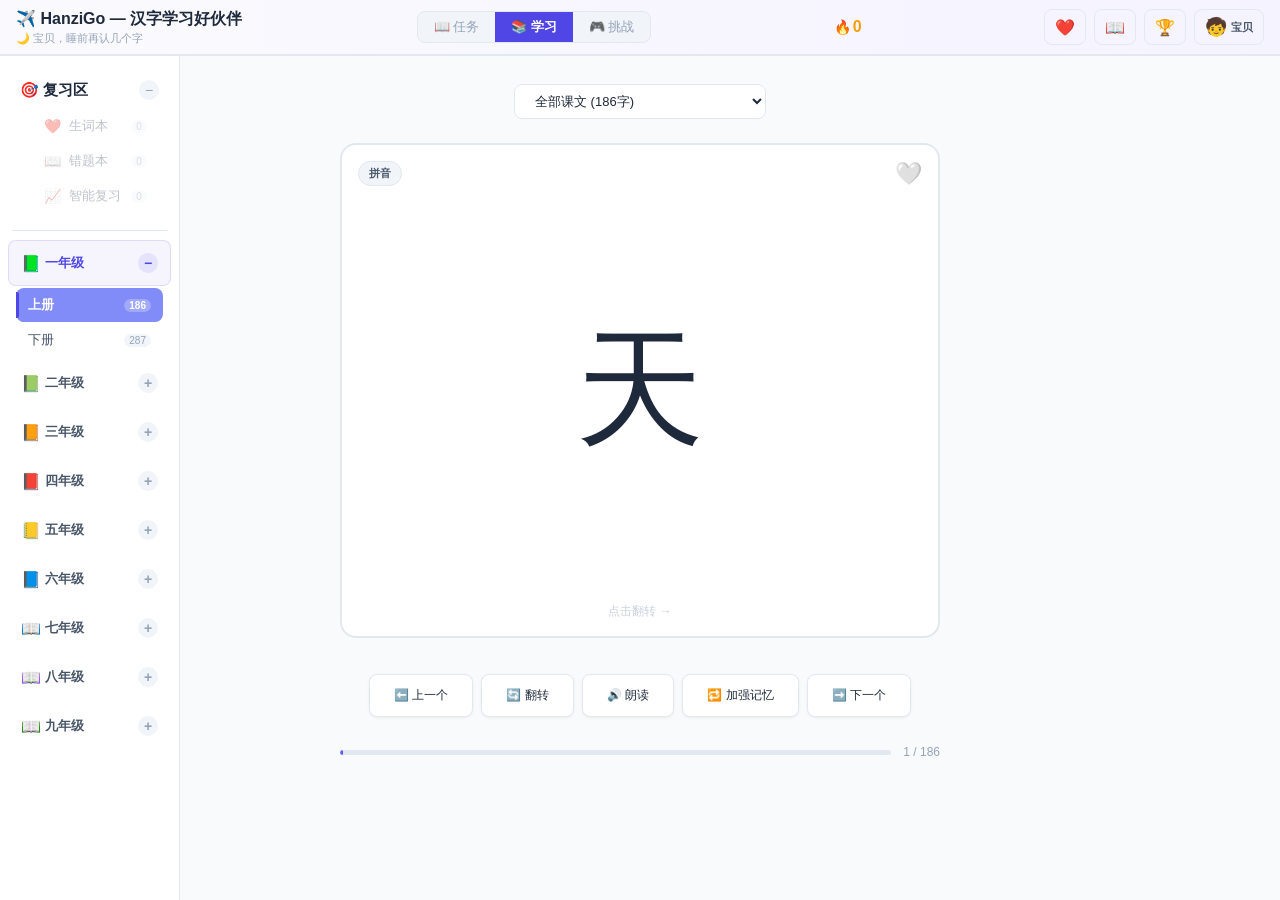
==== commit 7f040391: "feat: 每日任务 (Daily Task) — guided lesson-by-lesson learning New mode: 📖 任务 tab with 3-step daily flow" ====
--- a/index.html
+++ b/index.html
@@ -13,7 +13,7 @@
 <meta name="apple-mobile-web-app-status-bar-style" content="default">
 <meta name="apple-mobile-web-app-title" content="HanziGo">
 <link rel="apple-touch-icon" href="assets/icon-192.png">
-<link rel="stylesheet" href="css/style.css?v=20260730b">
+<link rel="stylesheet" href="css/style.css">
 </head>
 <body>
 <script>
@@ -37,6 +37,7 @@
     <div class="app-greeting" id="appGreeting"></div>
   </div>
   <div class="mode-tabs">
+    <button class="mode-tab" data-mode="dailyTask">📖 任务</button>
     <button class="mode-tab active" data-mode="learn">📚 学习</button>
     <button class="mode-tab" data-mode="challenge">🎮 挑战</button>
   </div>
@@ -255,6 +256,9 @@
 
   <!-- Main content -->
   <main>
+    <!-- Daily Task Mode -->
+    <div id="dailyTaskMode" class="hidden"></div>
+
     <!-- Learning Mode -->
     <div id="learnMode">
       <div class="content-header">
@@ -297,6 +301,7 @@
       <div class="quiz-type-selector" id="quizTypeSelector">
         <button class="quiz-type-btn active" data-qtype="pickPinyin">字→音</button>
         <button class="quiz-type-btn" data-qtype="pickChar">音→字</button>
+        <button class="quiz-type-btn" data-qtype="pickWord">字→词</button>
         <button class="quiz-type-btn" data-qtype="fillBlank">📝 填空</button>
         <button class="quiz-type-btn" data-qtype="mixed">🎲 混合</button>
         <select id="quizTimerSelect" class="quiz-timer-select">
@@ -365,9 +370,10 @@
 <script src="js/constants.js"></script>
 <script src="js/state.js"></script>
 <script src="js/data.js"></script>
-<script src="js/services.js?v=7"></script>
+<script src="js/services.js"></script>
 <script src="js/ui.js"></script>
-<script src="js/controllers.js?v=9"></script>
+<script src="js/controllers.js"></script>
+<script src="js/daily-task.js"></script>
 <script src="js/mobile.js"></script>
 <script>
 AppController.init();
@@ -387,6 +393,8 @@
 window.AppController = AppController;
 window.FilterUI = FilterUI;
 window.MobileUI = MobileUI;
+window.DailyTaskService = DailyTaskService;
+window.DailyTaskController = DailyTaskController;
 </script>
 </body>
 </html>
--- a/css/style.css
+++ b/css/style.css
@@ -522,3 +522,88 @@
 .quiz-timer-select:focus{outline:none;border-color:var(--primary)}
 .quiz-timer-bar{width:100%;height:4px;background:var(--border);border-radius:var(--radius-full);margin-bottom:var(--s3);overflow:hidden;pointer-events:none}
 .quiz-timer-fill{height:100%;background:linear-gradient(90deg,var(--success),var(--warning),var(--error));border-radius:var(--radius-full);width:100%;transition:width linear;pointer-events:none}
+
+/* === 16. Daily Task === */
+#dailyTaskMode{width:100%;max-width:500px;padding:var(--s3) 0}
+
+.dt-header{text-align:center;margin-bottom:var(--s4)}
+.dt-title{font-size:18px;font-weight:700;margin:var(--s2) 0}
+.dt-lesson-info{font-size:14px;color:var(--text-secondary);font-weight:500}
+.dt-lesson-progress{font-size:12px;color:var(--text-muted);margin-top:var(--s1)}
+.dt-growth-mini{font-size:14px;font-weight:600;color:var(--primary);margin-bottom:var(--s1)}
+.dt-growth-count{font-size:16px}
+
+/* Steps */
+.dt-steps{display:flex;flex-direction:column;gap:var(--s3)}
+.dt-step{display:flex;align-items:center;gap:var(--s3);padding:var(--s3) var(--s4);border:2px solid var(--border);border-radius:var(--radius-md);background:#fff;transition:all var(--duration-fast) ease}
+.dt-step.active{border-color:var(--primary);background:rgba(79,70,229,.03)}
+.dt-step.done{border-color:var(--success);background:rgba(16,185,129,.03);opacity:.8}
+.dt-step.locked{opacity:.45}
+.dt-step-icon{font-size:24px;flex-shrink:0}
+.dt-step-content{flex:1;min-width:0}
+.dt-step-title{font-size:15px;font-weight:600;color:var(--text)}
+.dt-step-desc{font-size:12px;color:var(--text-muted);margin-top:2px;white-space:nowrap;overflow:hidden;text-overflow:ellipsis}
+.dt-step-btn{padding:var(--s2) var(--s4);border-radius:var(--radius-sm);border:none;background:var(--primary);color:#fff;font-size:13px;font-weight:600;cursor:pointer;flex-shrink:0;transition:all var(--duration-fast) ease}
+.dt-step-btn:hover{background:var(--primary-dark)}
+.dt-step-btn:active{transform:scale(.95)}
+
+/* Card screens (review & learn) */
+.dt-card-screen{display:flex;flex-direction:column;align-items:center;width:100%}
+.dt-card-header{display:flex;justify-content:space-between;align-items:center;width:100%;margin-bottom:var(--s3);font-size:14px;font-weight:600;color:var(--text-secondary)}
+.dt-progress-mini{flex:1;height:4px;background:var(--border);border-radius:var(--radius-full);margin-left:var(--s3);overflow:hidden}
+.dt-progress-fill-mini{height:100%;background:var(--primary);border-radius:var(--radius-full);transition:width var(--duration-normal) ease}
+.dt-card{width:100%;min-height:250px;max-height:360px;border:2px solid var(--border);border-radius:var(--radius-lg);background:#fff;display:flex;flex-direction:column;align-items:center;justify-content:center;padding:var(--s5);cursor:pointer;transition:border-color var(--duration-fast) ease;margin-bottom:var(--s3)}
+.dt-card:hover{border-color:var(--primary-light)}
+.dt-card-front,.dt-card-back{display:flex;flex-direction:column;align-items:center;justify-content:center;text-align:center;width:100%}
+.dt-card-char{font-size:80px;font-family:var(--font-char);color:var(--text);line-height:1.2}
+.dt-card-pinyin-small{font-size:16px;color:var(--primary);font-weight:600;margin-top:var(--s2)}
+.dt-card-hint{font-size:12px;color:var(--text-muted);margin-top:var(--s3)}
+.dt-card-pinyin{font-size:32px;color:var(--primary);font-weight:700;margin-bottom:var(--s3)}
+.dt-card-words{font-size:18px;color:var(--text-secondary);font-weight:600;margin-bottom:var(--s3)}
+.dt-card-sentence{font-size:15px;color:var(--text);line-height:1.7;max-width:300px}
+.dt-card-actions{display:flex;gap:var(--s3);justify-content:center;width:100%}
+
+/* Quiz screen */
+.dt-quiz-screen{width:100%}
+.dt-quiz-content{display:flex;flex-direction:column;align-items:center}
+.dt-quiz-char{font-size:72px;font-family:var(--font-char);margin:var(--s4) 0}
+.dt-quiz-prompt{font-size:28px;font-weight:600;margin:var(--s4) 0;color:var(--text)}
+.dt-quiz-options{display:grid;grid-template-columns:1fr 1fr;gap:var(--s3);width:100%;margin:var(--s4) 0}
+.dt-quiz-option{padding:var(--s3) var(--s4);border:2px solid var(--border);border-radius:var(--radius-sm);background:#fff;font-size:18px;font-weight:500;cursor:pointer;text-align:center;transition:all var(--duration-fast) ease;min-height:44px}
+.dt-quiz-option:hover{border-color:var(--primary-light);transform:translateY(-1px)}
+.dt-quiz-option.correct{background:#dcfce7;border-color:var(--success);color:#166534}
+.dt-quiz-option.wrong{background:#fef2f2;border-color:var(--error);color:#991b1b}
+.dt-quiz-score{font-size:14px;color:var(--text-secondary);margin-top:var(--s3)}
+.dt-quiz-dots{display:flex;gap:4px;justify-content:center;margin-bottom:var(--s3)}
+.dt-dot{width:8px;height:8px;border-radius:50%;background:var(--border)}
+.dt-dot.current{background:var(--primary);transform:scale(1.3)}
+.dt-dot.done{background:var(--success)}
+
+/* Complete screen */
+.dt-complete{text-align:center;padding:var(--s5) var(--s3)}
+.dt-complete-emoji{font-size:64px;margin-bottom:var(--s3)}
+.dt-complete h2{font-size:20px;margin-bottom:var(--s4)}
+.dt-complete-stats{display:flex;flex-direction:column;gap:var(--s2);margin-bottom:var(--s5);font-size:14px;color:var(--text-secondary)}
+.dt-stat{padding:var(--s2) var(--s4);background:var(--border-light);border-radius:var(--radius-sm)}
+.dt-growth-result{margin:var(--s4) 0}
+.dt-growth-big{font-size:18px;font-weight:700;color:var(--text);margin-bottom:var(--s2)}
+.dt-growth-bar{width:100%;height:8px;background:var(--border);border-radius:var(--radius-full);overflow:hidden;margin-bottom:var(--s2)}
+.dt-growth-fill{height:100%;background:linear-gradient(90deg,var(--primary-light),var(--primary));border-radius:var(--radius-full);transition:width 0.5s ease}
+.dt-growth-next{font-size:13px;color:var(--text-muted)}
+.dt-complete-actions{display:flex;flex-direction:column;gap:var(--s3);align-items:center;margin-top:var(--s5)}
+
+/* Buttons */
+.dt-btn-primary{padding:var(--s3) var(--s5);border-radius:var(--radius-sm);border:none;background:var(--primary);color:#fff;font-size:15px;font-weight:600;cursor:pointer;min-width:160px;transition:all var(--duration-fast) ease}
+.dt-btn-primary:hover{background:var(--primary-dark);transform:translateY(-1px)}
+.dt-btn-primary:active{transform:scale(.97)}
+.dt-btn-secondary{padding:var(--s2) var(--s4);border-radius:var(--radius-sm);border:1px solid var(--border);background:#fff;color:var(--text-secondary);font-size:14px;font-weight:500;cursor:pointer;transition:all var(--duration-fast) ease}
+.dt-btn-secondary:hover{background:var(--border-light)}
+
+@media(max-width:768px){
+  #dailyTaskMode{padding:var(--s2) 0}
+  .dt-card{min-height:200px;max-height:300px}
+  .dt-card-char{font-size:64px}
+  .dt-quiz-char{font-size:56px}
+  .dt-quiz-options{grid-template-columns:1fr 1fr}
+  .dt-complete-emoji{font-size:48px}
+}
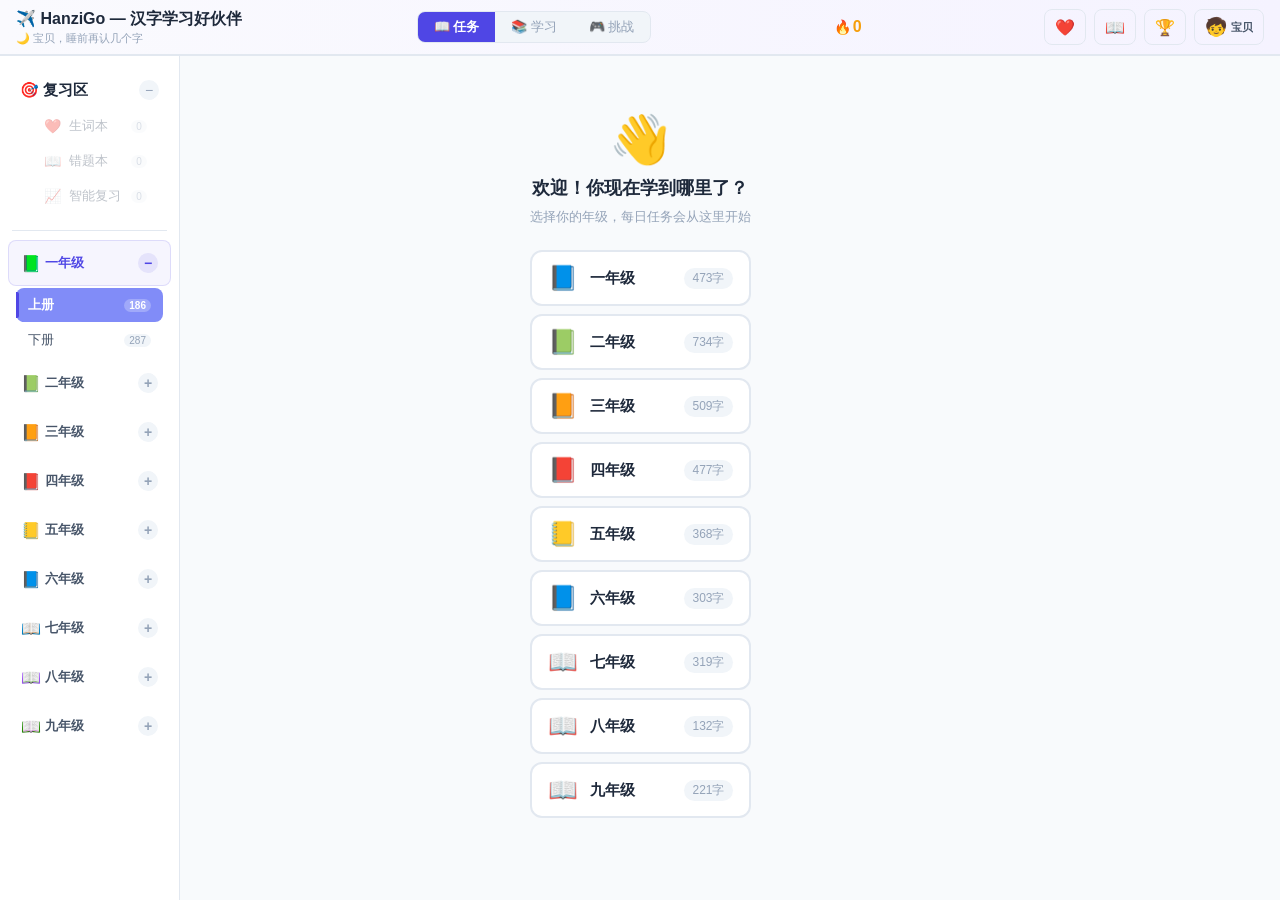
==== commit ad7f84de: "feat: make 📖 任务 the default mode on app open - Daily task tab is active and visible by default - Lea" ====
--- a/index.html
+++ b/index.html
@@ -37,8 +37,8 @@
     <div class="app-greeting" id="appGreeting"></div>
   </div>
   <div class="mode-tabs">
-    <button class="mode-tab" data-mode="dailyTask">📖 任务</button>
-    <button class="mode-tab active" data-mode="learn">📚 学习</button>
+    <button class="mode-tab active" data-mode="dailyTask">📖 任务</button>
+    <button class="mode-tab" data-mode="learn">📚 学习</button>
     <button class="mode-tab" data-mode="challenge">🎮 挑战</button>
   </div>
   <div class="streak-display" id="streakDisplay" title="连续学习天数">🔥 <span id="streakNumber">0</span></div>
@@ -257,10 +257,10 @@
   <!-- Main content -->
   <main>
     <!-- Daily Task Mode -->
-    <div id="dailyTaskMode" class="hidden"></div>
+    <div id="dailyTaskMode"></div>
 
     <!-- Learning Mode -->
-    <div id="learnMode">
+    <div id="learnMode" class="hidden">>
       <div class="content-header">
         <label for="lessonFilter" class="hidden">选择课文</label>
         <select id="lessonFilter" aria-label="选择课文">
--- a/css/style.css
+++ b/css/style.css
@@ -524,7 +524,7 @@
 .quiz-timer-fill{height:100%;background:linear-gradient(90deg,var(--success),var(--warning),var(--error));border-radius:var(--radius-full);width:100%;transition:width linear;pointer-events:none}
 
 /* === 16. Daily Task === */
-#dailyTaskMode{width:100%;max-width:500px;padding:var(--s3) 0}
+#dailyTaskMode{display:flex;flex-direction:column;align-items:center;width:100%;max-width:500px;padding:var(--s3) 0;flex:1}
 
 .dt-header{text-align:center;margin-bottom:var(--s4)}
 .dt-title{font-size:18px;font-weight:700;margin:var(--s2) 0}
@@ -607,3 +607,29 @@
   .dt-quiz-options{grid-template-columns:1fr 1fr}
   .dt-complete-emoji{font-size:48px}
 }
+
+/* === 16b. Daily Task Setup === */
+.dt-setup{text-align:center;padding:var(--s4) var(--s2)}
+.dt-setup-header{margin-bottom:var(--s5)}
+.dt-setup-emoji{font-size:48px;margin-bottom:var(--s2)}
+.dt-setup-header h2{font-size:18px;font-weight:700;margin-bottom:var(--s2)}
+.dt-setup-subtitle{font-size:13px;color:var(--text-muted)}
+
+.dt-setup-grades,.dt-setup-semesters{display:flex;flex-direction:column;gap:var(--s2);max-width:320px;margin:0 auto}
+.dt-setup-grade,.dt-setup-sem{display:flex;align-items:center;gap:var(--s3);padding:var(--s3) var(--s4);border:2px solid var(--border);border-radius:var(--radius-md);background:#fff;cursor:pointer;transition:all var(--duration-fast) ease;text-align:left}
+.dt-setup-grade:hover,.dt-setup-sem:hover{border-color:var(--primary);background:rgba(79,70,229,.03);transform:translateY(-1px)}
+.dt-setup-grade:active,.dt-setup-sem:active{transform:scale(.97)}
+.dt-setup-grade-icon{font-size:24px;flex-shrink:0}
+.dt-setup-grade-name,.dt-setup-sem-name{flex:1;font-size:15px;font-weight:600;color:var(--text)}
+.dt-setup-grade-count,.dt-setup-sem-info{font-size:12px;color:var(--text-muted);background:var(--border-light);padding:2px 8px;border-radius:var(--radius-full)}
+
+.dt-setup-lessons{display:flex;flex-direction:column;gap:var(--s1);max-width:360px;margin:0 auto;max-height:50vh;overflow-y:auto;padding:var(--s2)}
+.dt-setup-lesson{display:flex;align-items:center;gap:var(--s2);padding:var(--s2) var(--s3);border:1px solid var(--border);border-radius:var(--radius-sm);background:#fff;cursor:pointer;transition:all var(--duration-fast) ease;text-align:left;font-size:13px}
+.dt-setup-lesson:hover{border-color:var(--primary-light);background:rgba(79,70,229,.02)}
+.dt-setup-lesson.highlighted{border-color:var(--primary);background:rgba(79,70,229,.05);font-weight:600}
+.dt-setup-lesson-icon{font-size:16px;flex-shrink:0}
+.dt-setup-lesson-name{flex:1;overflow:hidden;text-overflow:ellipsis;white-space:nowrap;color:var(--text)}
+.dt-setup-lesson-info{font-size:11px;color:var(--text-muted);flex-shrink:0}
+
+.dt-setup-back{margin-top:var(--s4);padding:var(--s2) var(--s4);border:none;background:transparent;color:var(--text-muted);font-size:13px;cursor:pointer}
+.dt-setup-back:hover{color:var(--primary)}
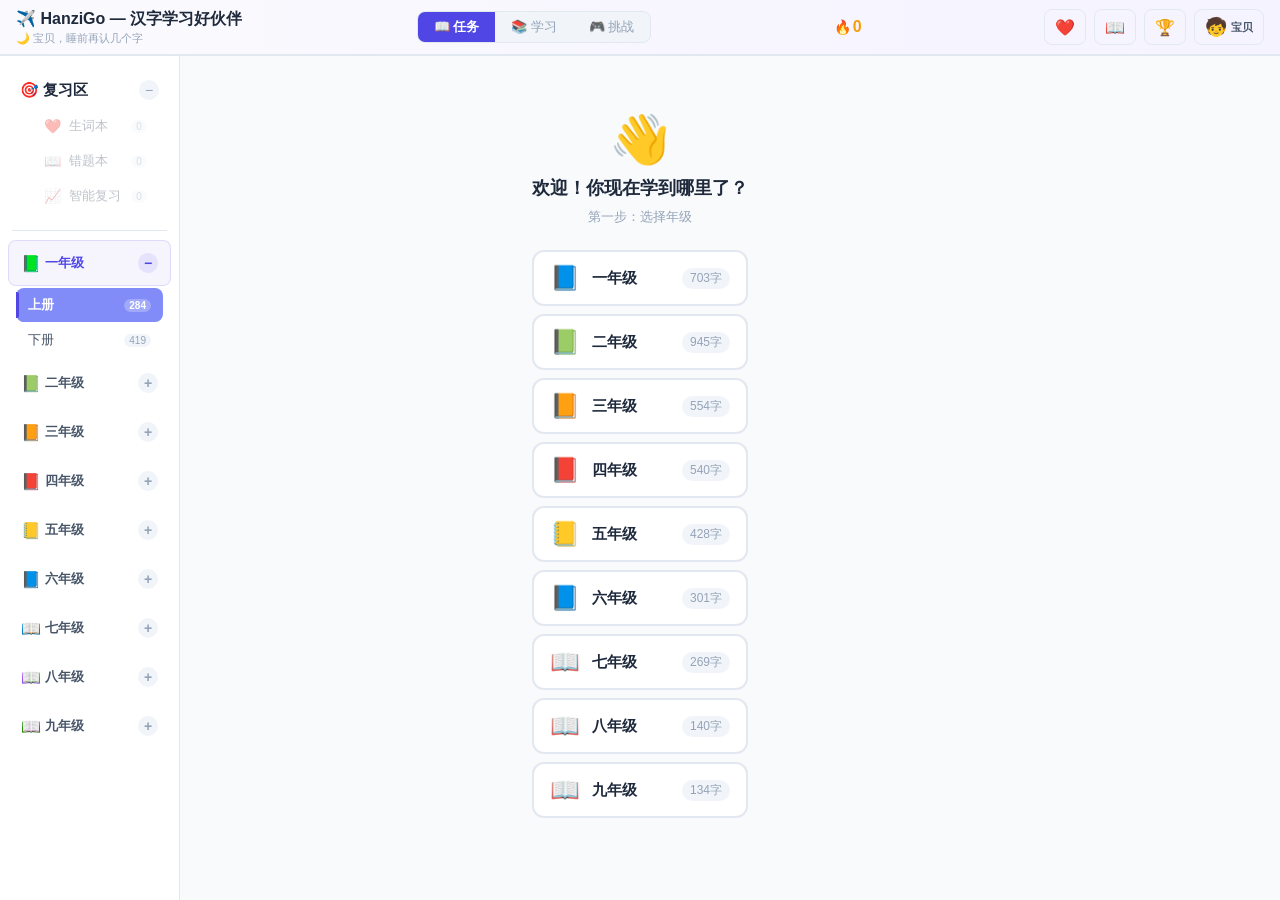
==== commit 5a5df1a2: "feat: daily task 4-step flow, setup wizard, learn/quiz integration - Daily task now has 4 steps: 复习→" ====
--- a/index.html
+++ b/index.html
@@ -12,6 +12,7 @@
 <meta name="apple-mobile-web-app-capable" content="yes">
 <meta name="apple-mobile-web-app-status-bar-style" content="default">
 <meta name="apple-mobile-web-app-title" content="HanziGo">
+<link rel="icon" href="assets/icon-192.png">
 <link rel="apple-touch-icon" href="assets/icon-192.png">
 <link rel="stylesheet" href="css/style.css">
 </head>
--- a/css/style.css
+++ b/css/style.css
@@ -67,6 +67,7 @@
   display:flex;position:fixed;
   top:var(--header-height);left:0;right:0;bottom:0;
   overflow:hidden;
+  pointer-events:none;
 }
 
 /* === 4. Sidebar === */
@@ -74,6 +75,8 @@
   width:var(--sidebar-width);background:#fff;border-right:1px solid var(--border);
   display:flex;flex-direction:column;overflow-y:auto;padding:var(--s2) 0;
   scrollbar-width:thin;scrollbar-color:var(--border) transparent;
+  flex-shrink:0;
+  pointer-events:auto;
 }
 .sidebar::-webkit-scrollbar{width:3px}
 .sidebar::-webkit-scrollbar-track{background:transparent}
@@ -174,6 +177,7 @@
 main{
   flex:1;min-width:0;overflow-y:auto;overflow-x:hidden;padding:var(--s4);
   display:flex;flex-direction:column;align-items:center;justify-content:flex-start;
+  pointer-events:auto;
 }
 #learnMode,#challengeMode{
   display:flex;flex-direction:column;align-items:center;width:100%;
@@ -633,3 +637,40 @@
 
 .dt-setup-back{margin-top:var(--s4);padding:var(--s2) var(--s4);border:none;background:transparent;color:var(--text-muted);font-size:13px;cursor:pointer}
 .dt-setup-back:hover{color:var(--primary)}
+.dt-change-level-btn{margin-top:var(--s2);padding:6px 14px;border:1px solid var(--border);border-radius:var(--radius-sm);background:#fff;color:var(--text-muted);font-size:12px;cursor:pointer;transition:all var(--duration-fast) ease}
+.dt-change-level-btn:hover{border-color:var(--primary);color:var(--primary);background:rgba(79,70,229,.03)}
+
+.dt-semester-progress{display:flex;align-items:center;gap:var(--s2);margin-top:var(--s2);width:100%;max-width:280px}
+.dt-semester-bar{flex:1;height:6px;background:var(--border);border-radius:var(--radius-full);overflow:hidden}
+.dt-semester-fill{height:100%;background:linear-gradient(90deg,var(--primary-light),var(--primary));border-radius:var(--radius-full);transition:width 0.5s ease}
+.dt-semester-label{font-size:11px;color:var(--text-muted);white-space:nowrap}
+
+.dt-btn-disabled{opacity:0.4;cursor:not-allowed}
+
+.dt-review-forgot,.dt-review-knew{padding:var(--s2) var(--s4);border-radius:var(--radius-sm);border:none;font-size:14px;font-weight:600;cursor:pointer;transition:all var(--duration-fast) ease}
+.dt-review-forgot{background:#fee2e2;color:#dc2626}
+.dt-review-forgot:hover{background:#fecaca}
+.dt-review-knew{background:#dcfce7;color:#16a34a}
+.dt-review-knew:hover{background:#bbf7d0}
+
+.dt-complete-hint{font-size:13px;color:var(--text-muted);margin-top:var(--s2)}
+
+.dt-task-banner{position:fixed;top:var(--header-height);left:var(--sidebar-width);right:0;background:linear-gradient(90deg,#eef2ff,#e0e7ff);border-bottom:1px solid #c7d2fe;padding:8px 16px;display:flex;align-items:center;justify-content:space-between;z-index:90;gap:8px}
+.dt-banner-text{font-size:13px;font-weight:600;color:#4338ca}
+.dt-banner-hint{font-size:11px;color:#6366f1}
+.dt-banner-btn{padding:4px 12px;border-radius:var(--radius-sm);border:1px solid #818cf8;background:#fff;color:#4338ca;font-size:12px;font-weight:600;cursor:pointer;transition:all var(--duration-fast) ease;position:relative;z-index:2}
+.dt-banner-btn:hover{background:#eef2ff;border-color:#4338ca}
+@media(max-width:768px){
+  .dt-task-banner{left:0}
+}
+
+.dt-floating-btn{position:fixed;bottom:24px;left:50%;transform:translateX(-50%);padding:12px 24px;border-radius:var(--radius-full);border:none;background:linear-gradient(135deg,#4f46e5,#7c3aed);color:#fff;font-size:15px;font-weight:700;cursor:pointer;box-shadow:0 4px 16px rgba(79,70,229,0.4);z-index:90;transition:all var(--duration-fast) ease;animation:dtFloatPulse 2s ease-in-out infinite}
+.dt-floating-btn:hover{transform:translateX(-50%) scale(1.05);box-shadow:0 6px 20px rgba(79,70,229,0.5)}
+.dt-floating-btn-disabled{background:linear-gradient(135deg,#94a3b8,#64748b);cursor:default;animation:none;box-shadow:0 2px 8px rgba(0,0,0,0.15)}
+.dt-floating-btn-disabled:hover{transform:translateX(-50%);box-shadow:0 2px 8px rgba(0,0,0,0.15)}
+@keyframes dtFloatPulse{0%,100%{box-shadow:0 4px 16px rgba(79,70,229,0.4)}50%{box-shadow:0 4px 24px rgba(79,70,229,0.6)}}
+@media(max-width:768px){
+  .dt-floating-btn{bottom:72px}
+}
+
+.dt-return-btn{background:linear-gradient(135deg,#4f46e5,#7c3aed)!important;color:#fff!important;border:none!important;font-weight:700}
